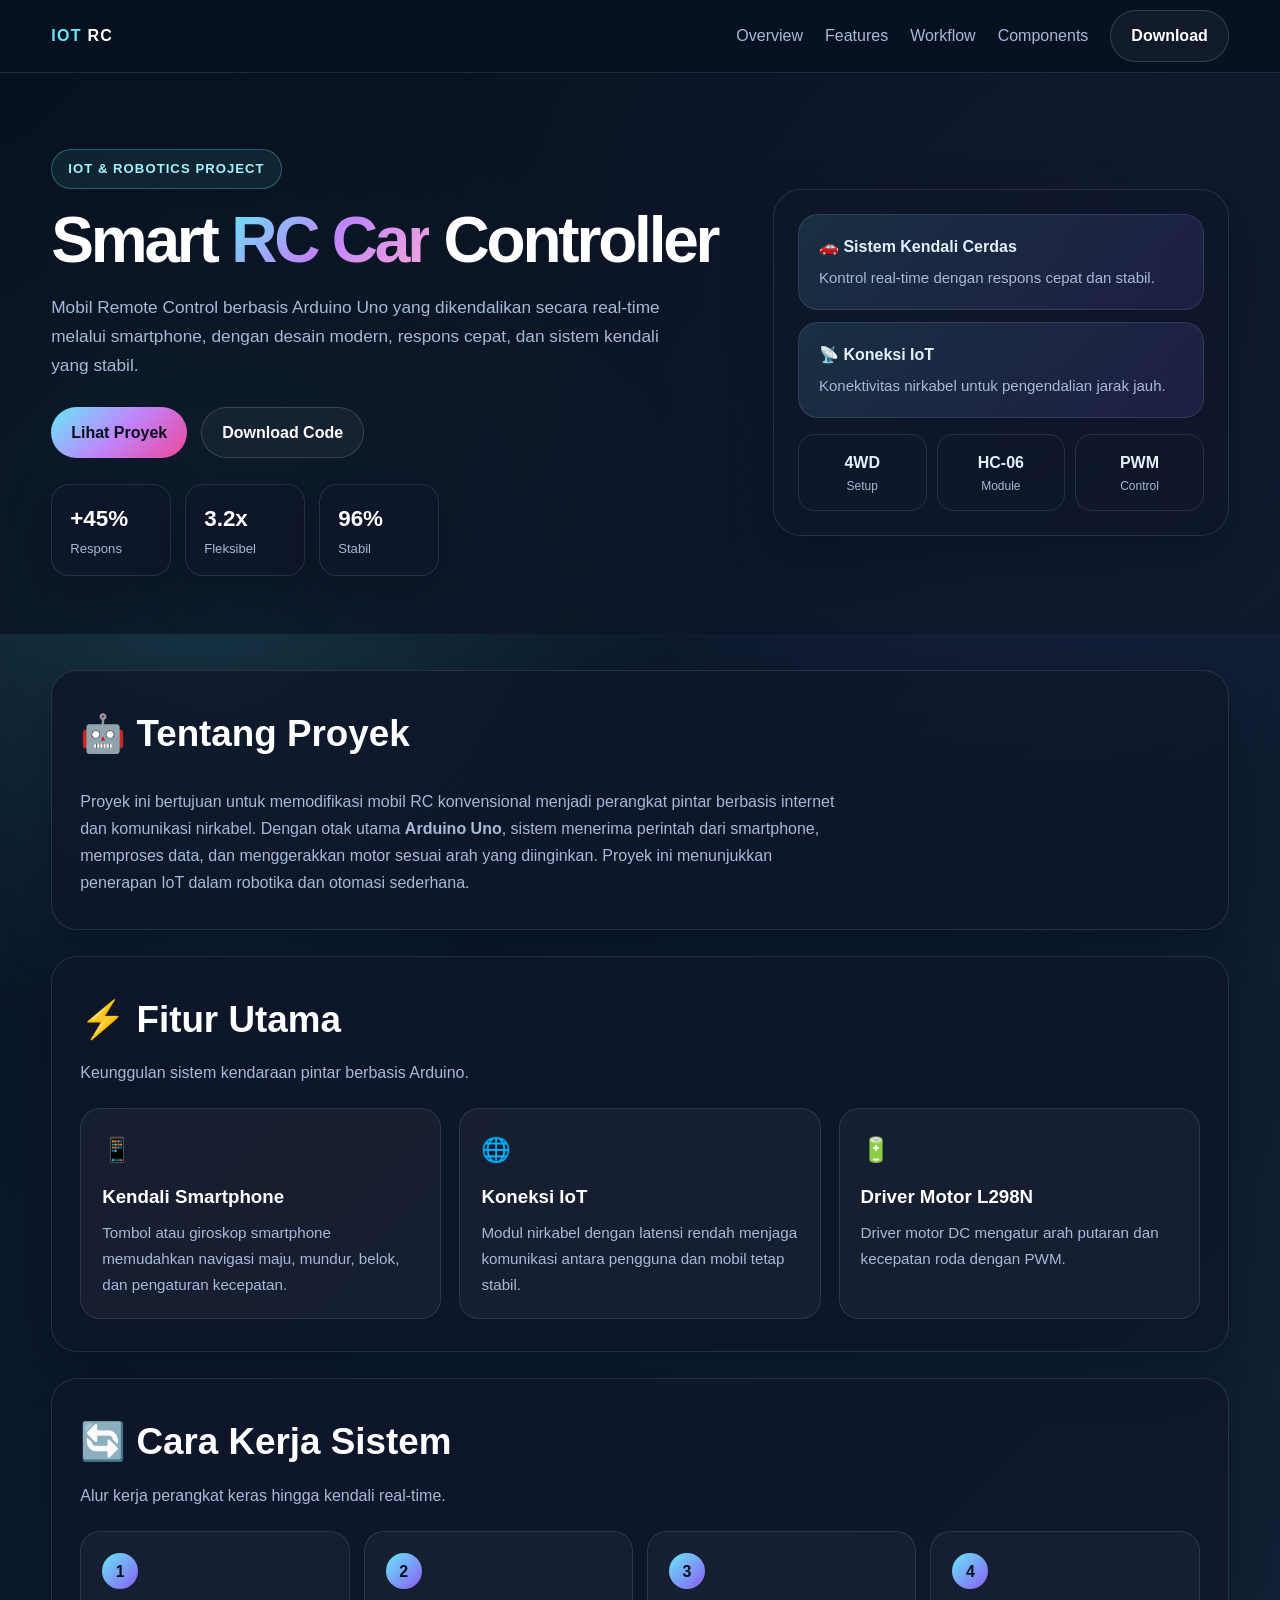
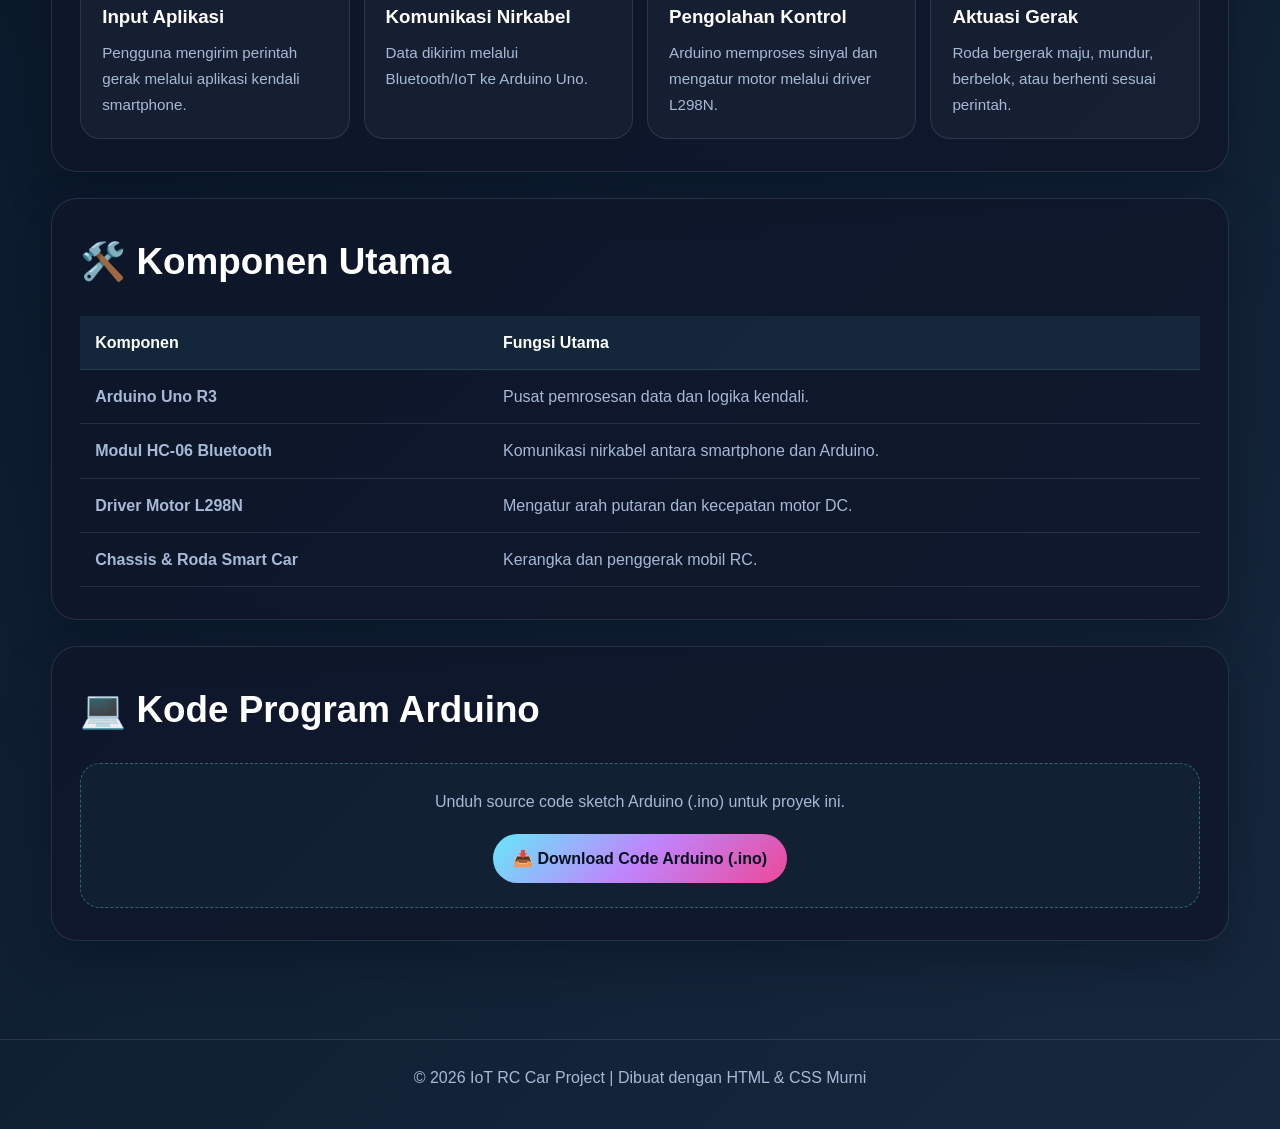
==== tugas/index.html @ f9cd2a93 "Remove physical and schematic image gallery from website pages" ====
<!DOCTYPE html>
<html lang="id">
<head>
    <meta charset="UTF-8" />
    <meta name="viewport" content="width=device-width, initial-scale=1.0" />
    <meta name="description" content="Proyek Smart RC Car Controller berbasis Arduino Uno yang dikendalikan melalui smartphone dengan konsep IoT dan robotika." />
    <title>Smart RC Car Controller | Proyek IoT</title>
    <style>
        :root { --bg-1:#07111f; --bg-2:#0c1b2d; --bg-3:#17283d; --panel:rgba(15,23,42,.82); --text:#e5eefb; --muted:#a7b9d6; --primary:#67e8f9; --purple:#8b5cf6; --pink:#ec4899; --white:#fff; --line:rgba(148,163,184,.18); --shadow:0 18px 45px rgba(2,12,27,.35); }
        * { box-sizing:border-box; margin:0; padding:0; }
        html { scroll-behavior:smooth; }
        body { font-family:'Segoe UI',Tahoma,Geneva,Verdana,sans-serif; background:radial-gradient(circle at 15% 20%,rgba(103,232,249,.16),transparent 20%),radial-gradient(circle at 80% 10%,rgba(139,92,246,.15),transparent 22%),linear-gradient(135deg,var(--bg-1),var(--bg-2) 45%,var(--bg-3)); color:var(--text); line-height:1.7; }
        a { color:inherit; text-decoration:none; }
        .container { width:min(1180px,92%); margin:0 auto; }
        .topbar { position:sticky; top:0; z-index:5; background:rgba(7,17,31,.88); border-bottom:1px solid var(--line); }
        .nav { min-height:72px; display:flex; justify-content:space-between; align-items:center; gap:20px; }
        .brand { color:var(--white); font-weight:800; letter-spacing:.08em; text-transform:uppercase; }
        .brand span { color:var(--primary); }
        .nav-links { display:flex; align-items:center; gap:22px; flex-wrap:wrap; color:var(--muted); }
        .nav-links a:hover { color:var(--white); }
        .nav-btn,.btn { display:inline-flex; align-items:center; justify-content:center; border-radius:999px; padding:11px 20px; font-weight:700; }
        .nav-btn,.btn-secondary { border:1px solid rgba(255,255,255,.16); background:rgba(255,255,255,.04); color:var(--white); }
        .hero { padding:76px 0 58px; background:linear-gradient(135deg,rgba(7,17,31,.8),rgba(15,23,42,.65)); }
        .hero-grid { display:grid; grid-template-columns:1.2fr .8fr; align-items:center; gap:38px; }
        .eyebrow { display:inline-block; margin-bottom:18px; padding:8px 16px; border:1px solid rgba(103,232,249,.3); border-radius:999px; color:#a5f3fc; background:rgba(103,232,249,.08); font-size:.82rem; font-weight:700; letter-spacing:.08em; text-transform:uppercase; }
        h1 { margin-bottom:18px; color:var(--white); font-size:clamp(2.7rem,5vw,5.2rem); line-height:1.05; letter-spacing:-.05em; }
        .gradient-text { background:linear-gradient(135deg,var(--primary),#c084fc,#f9a8d4); -webkit-background-clip:text; background-clip:text; color:transparent; }
        .lead { max-width:640px; margin-bottom:26px; color:var(--muted); font-size:1.08rem; }
        .cta-row,.stats-row { display:flex; flex-wrap:wrap; gap:14px; }
        .cta-row { margin-bottom:26px; }
        .btn-primary { color:#07111f; background:linear-gradient(135deg,var(--primary),#c084fc,var(--pink)); }
        .stat-box,.hero-panel,.section { border:1px solid var(--line); background:var(--panel); box-shadow:var(--shadow); }
        .stat-box { min-width:120px; padding:15px 18px; border-radius:18px; }
        .stat-box strong,.stat-box span { display:block; }
        .stat-box strong { color:var(--white); font-size:1.4rem; }
        .stat-box span { color:var(--muted); font-size:.82rem; }
        .hero-panel { padding:24px; border-radius:28px; }
        .mini-card { margin-bottom:12px; padding:18px 20px; border:1px solid var(--line); border-radius:20px; background:linear-gradient(135deg,rgba(103,232,249,.12),rgba(139,92,246,.12)); }
        .mini-card strong { display:block; margin-bottom:5px; }
        .mini-card p { color:var(--muted); font-size:.94rem; }
        .card-grid { display:grid; grid-template-columns:repeat(3,1fr); gap:10px; margin-top:16px; }
        .mini-stat { padding:14px 8px; border:1px solid var(--line); border-radius:16px; text-align:center; }
        .mini-stat strong,.mini-stat span { display:block; }
        .mini-stat span { color:var(--muted); font-size:.75rem; }
        main { padding:36px 0 72px; }
        .section { margin-bottom:26px; padding:32px 28px; border-radius:26px; }
        .section-head { margin-bottom:22px; }
        .section h2 { margin-bottom:8px; color:var(--white); font-size:clamp(1.7rem,3vw,2.3rem); }
        .section-head p,.featured-text { max-width:760px; color:var(--muted); }
        .feature-grid { display:grid; grid-template-columns:repeat(3,minmax(0,1fr)); gap:18px; }
        .feature-card,.process-card { padding:21px; border:1px solid var(--line); border-radius:20px; background:rgba(255,255,255,.035); }
        .feature-icon { margin-bottom:10px; font-size:1.5rem; }
        .feature-card h3,.process-card h3 { margin-bottom:7px; color:var(--white); }
        .feature-card p,.process-card p { color:var(--muted); font-size:.95rem; }
        .process-grid { display:grid; grid-template-columns:repeat(4,minmax(0,1fr)); gap:14px; }
        .step-num { display:inline-flex; width:36px; height:36px; align-items:center; justify-content:center; margin-bottom:12px; border-radius:50%; color:#07111f; background:linear-gradient(135deg,var(--primary),var(--purple)); font-weight:800; }
        table { width:100%; margin-top:14px; border-collapse:collapse; }
        th,td { padding:13px 15px; border-bottom:1px solid var(--line); text-align:left; }
        th { color:var(--white); background:rgba(103,232,249,.07); }
        td { color:var(--muted); }
        .download-box { padding:24px; border:1px dashed rgba(103,232,249,.35); border-radius:20px; text-align:center; background:rgba(103,232,249,.04); }
        .download-box p { margin-bottom:18px; color:var(--muted); }
        footer { padding:24px 0 38px; border-top:1px solid var(--line); color:var(--muted); text-align:center; }
        @media(max-width:900px) { .hero-grid { grid-template-columns:1fr; } .feature-grid,.process-grid { grid-template-columns:repeat(2,minmax(0,1fr)); } }
        @media(max-width:600px) { .nav { padding:12px 0; flex-direction:column; } .nav-links { justify-content:center; gap:12px; font-size:.9rem; } .hero { padding-top:50px; } .section { padding:24px 18px; } .feature-grid,.process-grid { grid-template-columns:1fr; } }
    </style>
</head>
<body>
    <div class="topbar"><div class="container nav">
        <div class="brand"><span>IoT</span> RC</div>
        <nav class="nav-links" aria-label="Navigasi utama">
            <a href="#overview">Overview</a><a href="#features">Features</a><a href="#process">Workflow</a><a href="#components">Components</a><a href="#download" class="nav-btn">Download</a>
        </nav>
    </div></div>
    <header class="hero"><div class="container hero-grid">
        <div>
            <div class="eyebrow">IoT &amp; Robotics Project</div>
            <h1>Smart <span class="gradient-text">RC Car</span> Controller</h1>
            <p class="lead">Mobil Remote Control berbasis Arduino Uno yang dikendalikan secara real-time melalui smartphone, dengan desain modern, respons cepat, dan sistem kendali yang stabil.</p>
            <div class="cta-row"><a href="#overview" class="btn btn-primary">Lihat Proyek</a><a href="../source/rc_car_program.ino" download="rc_car_program.ino" class="btn btn-secondary">Download Code</a></div>
            <div class="stats-row"><div class="stat-box"><strong>+45%</strong><span>Respons</span></div><div class="stat-box"><strong>3.2x</strong><span>Fleksibel</span></div><div class="stat-box"><strong>96%</strong><span>Stabil</span></div></div>
        </div>
        <aside class="hero-panel" aria-label="Ringkasan proyek">
            <div class="mini-card"><strong>🚗 Sistem Kendali Cerdas</strong><p>Kontrol real-time dengan respons cepat dan stabil.</p></div>
            <div class="mini-card"><strong>📡 Koneksi IoT</strong><p>Konektivitas nirkabel untuk pengendalian jarak jauh.</p></div>
            <div class="card-grid"><div class="mini-stat"><strong>4WD</strong><span>Setup</span></div><div class="mini-stat"><strong>HC-06</strong><span>Module</span></div><div class="mini-stat"><strong>PWM</strong><span>Control</span></div></div>
        </aside>
    </div></header>
    <main class="container">
        <section id="overview" class="section"><div class="section-head"><h2>🤖 Tentang Proyek</h2></div><p class="featured-text">Proyek ini bertujuan untuk memodifikasi mobil RC konvensional menjadi perangkat pintar berbasis internet dan komunikasi nirkabel. Dengan otak utama <strong>Arduino Uno</strong>, sistem menerima perintah dari smartphone, memproses data, dan menggerakkan motor sesuai arah yang diinginkan. Proyek ini menunjukkan penerapan IoT dalam robotika dan otomasi sederhana.</p></section>
        <section id="features" class="section"><div class="section-head"><h2>⚡ Fitur Utama</h2><p>Keunggulan sistem kendaraan pintar berbasis Arduino.</p></div><div class="feature-grid">
            <article class="feature-card"><div class="feature-icon">📱</div><h3>Kendali Smartphone</h3><p>Tombol atau giroskop smartphone memudahkan navigasi maju, mundur, belok, dan pengaturan kecepatan.</p></article>
            <article class="feature-card"><div class="feature-icon">🌐</div><h3>Koneksi IoT</h3><p>Modul nirkabel dengan latensi rendah menjaga komunikasi antara pengguna dan mobil tetap stabil.</p></article>
            <article class="feature-card"><div class="feature-icon">🔋</div><h3>Driver Motor L298N</h3><p>Driver motor DC mengatur arah putaran dan kecepatan roda dengan PWM.</p></article>
        </div></section>
        <section id="process" class="section"><div class="section-head"><h2>🔄 Cara Kerja Sistem</h2><p>Alur kerja perangkat keras hingga kendali real-time.</p></div><div class="process-grid">
            <article class="process-card"><span class="step-num">1</span><h3>Input Aplikasi</h3><p>Pengguna mengirim perintah gerak melalui aplikasi kendali smartphone.</p></article>
            <article class="process-card"><span class="step-num">2</span><h3>Komunikasi Nirkabel</h3><p>Data dikirim melalui Bluetooth/IoT ke Arduino Uno.</p></article>
            <article class="process-card"><span class="step-num">3</span><h3>Pengolahan Kontrol</h3><p>Arduino memproses sinyal dan mengatur motor melalui driver L298N.</p></article>
            <article class="process-card"><span class="step-num">4</span><h3>Aktuasi Gerak</h3><p>Roda bergerak maju, mundur, berbelok, atau berhenti sesuai perintah.</p></article>
        </div></section>
        <section id="components" class="section"><div class="section-head"><h2>🛠️ Komponen Utama</h2></div><table><thead><tr><th>Komponen</th><th>Fungsi Utama</th></tr></thead><tbody>
            <tr><td><strong>Arduino Uno R3</strong></td><td>Pusat pemrosesan data dan logika kendali.</td></tr>
            <tr><td><strong>Modul HC-06 Bluetooth</strong></td><td>Komunikasi nirkabel antara smartphone dan Arduino.</td></tr>
            <tr><td><strong>Driver Motor L298N</strong></td><td>Mengatur arah putaran dan kecepatan motor DC.</td></tr>
            <tr><td><strong>Chassis &amp; Roda Smart Car</strong></td><td>Kerangka dan penggerak mobil RC.</td></tr>
        </tbody></table></section>
        <section id="download" class="section"><div class="section-head"><h2>💻 Kode Program Arduino</h2></div><div class="download-box"><p>Unduh source code sketch Arduino (.ino) untuk proyek ini.</p><a href="../source/rc_car_program.ino" download="rc_car_program.ino" class="btn btn-primary">📥 Download Code Arduino (.ino)</a></div></section>
    </main>
    <footer>© 2026 IoT RC Car Project | Dibuat dengan HTML &amp; CSS Murni</footer>
</body>
</html>
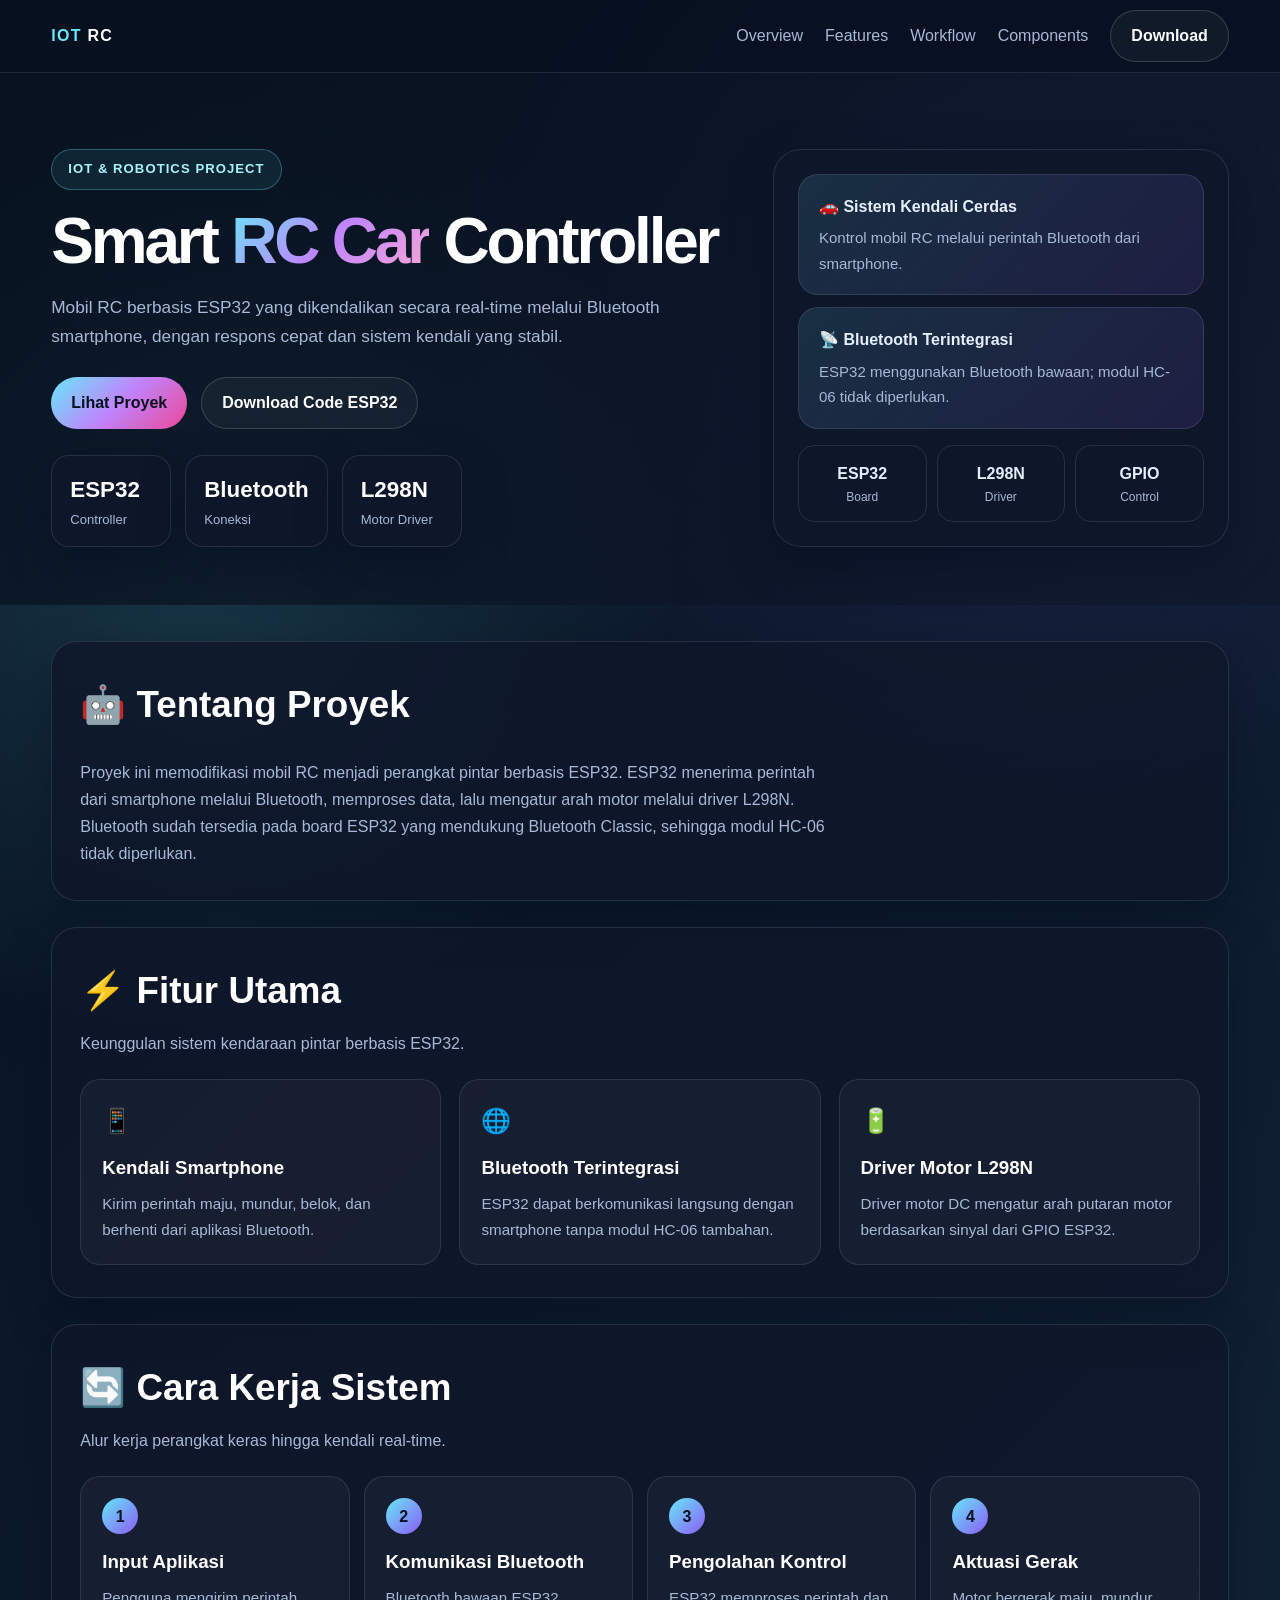
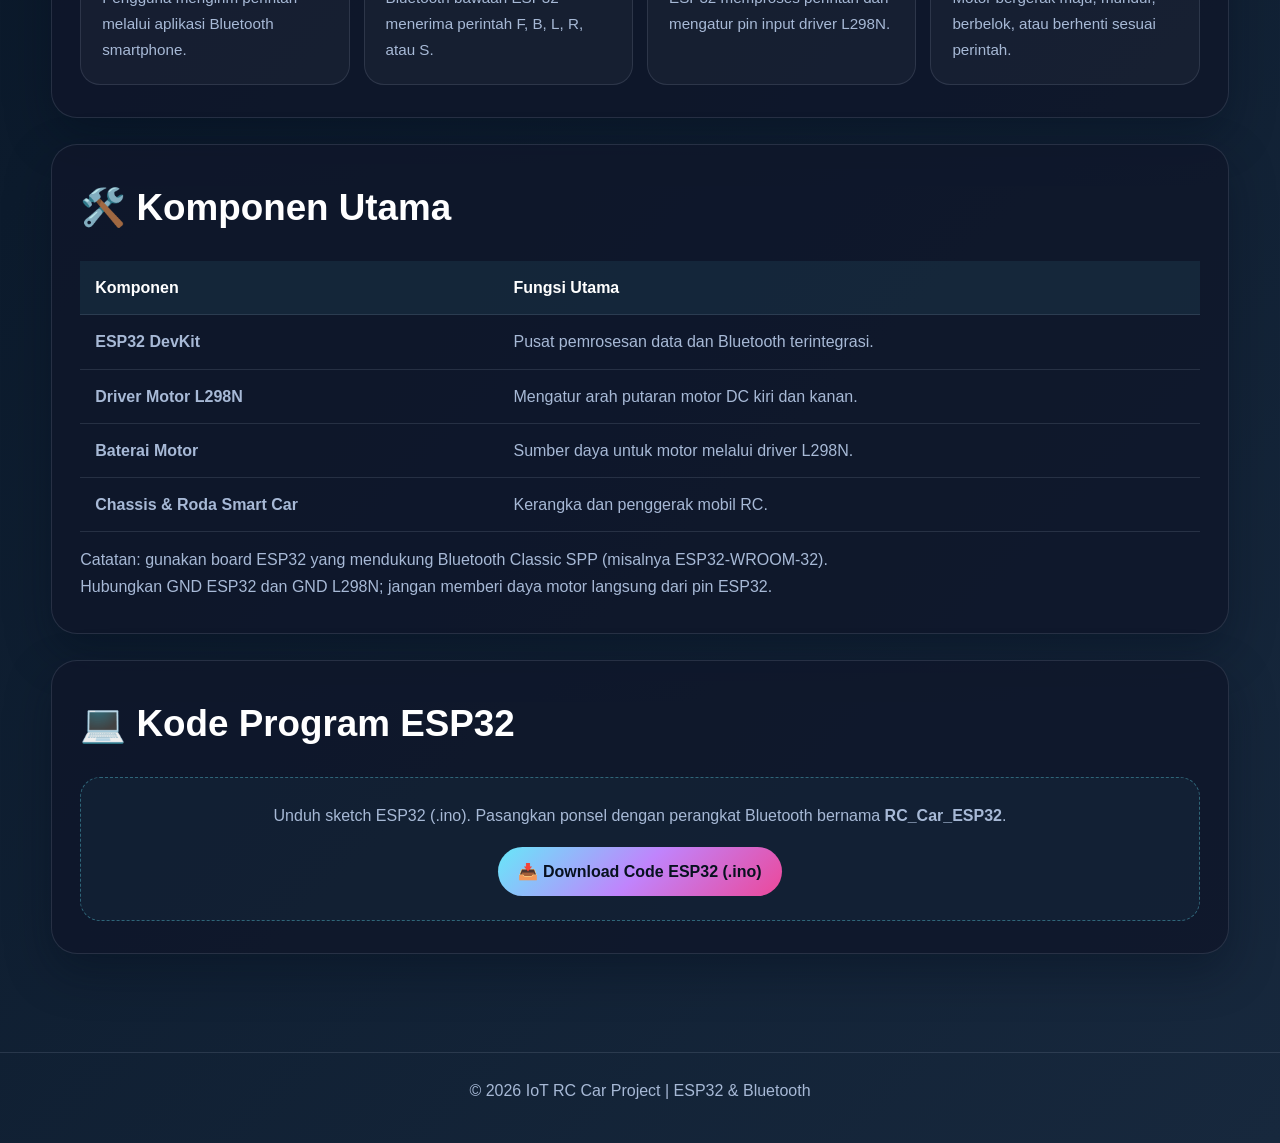
==== commit 000fe4f2: "Convert RC car project from Arduino Uno to ESP32 Bluetooth" ====
--- a/tugas/index.html
+++ b/tugas/index.html
@@ -3,8 +3,8 @@
 <head>
     <meta charset="UTF-8" />
     <meta name="viewport" content="width=device-width, initial-scale=1.0" />
-    <meta name="description" content="Proyek Smart RC Car Controller berbasis Arduino Uno yang dikendalikan melalui smartphone dengan konsep IoT dan robotika." />
-    <title>Smart RC Car Controller | Proyek IoT</title>
+    <meta name="description" content="Proyek Smart RC Car Controller berbasis ESP32 dan Bluetooth untuk kendali mobil RC melalui smartphone." />
+    <title>Smart RC Car Controller | ESP32</title>
     <style>
         :root { --bg-1:#07111f; --bg-2:#0c1b2d; --bg-3:#17283d; --panel:rgba(15,23,42,.82); --text:#e5eefb; --muted:#a7b9d6; --primary:#67e8f9; --purple:#8b5cf6; --pink:#ec4899; --white:#fff; --line:rgba(148,163,184,.18); --shadow:0 18px 45px rgba(2,12,27,.35); }
         * { box-sizing:border-box; margin:0; padding:0; }
@@ -68,45 +68,25 @@
 <body>
     <div class="topbar"><div class="container nav">
         <div class="brand"><span>IoT</span> RC</div>
-        <nav class="nav-links" aria-label="Navigasi utama">
-            <a href="#overview">Overview</a><a href="#features">Features</a><a href="#process">Workflow</a><a href="#components">Components</a><a href="#download" class="nav-btn">Download</a>
-        </nav>
+        <nav class="nav-links" aria-label="Navigasi utama"><a href="#overview">Overview</a><a href="#features">Features</a><a href="#process">Workflow</a><a href="#components">Components</a><a href="#download" class="nav-btn">Download</a></nav>
     </div></div>
     <header class="hero"><div class="container hero-grid">
         <div>
             <div class="eyebrow">IoT &amp; Robotics Project</div>
             <h1>Smart <span class="gradient-text">RC Car</span> Controller</h1>
-            <p class="lead">Mobil Remote Control berbasis Arduino Uno yang dikendalikan secara real-time melalui smartphone, dengan desain modern, respons cepat, dan sistem kendali yang stabil.</p>
-            <div class="cta-row"><a href="#overview" class="btn btn-primary">Lihat Proyek</a><a href="../source/rc_car_program.ino" download="rc_car_program.ino" class="btn btn-secondary">Download Code</a></div>
-            <div class="stats-row"><div class="stat-box"><strong>+45%</strong><span>Respons</span></div><div class="stat-box"><strong>3.2x</strong><span>Fleksibel</span></div><div class="stat-box"><strong>96%</strong><span>Stabil</span></div></div>
+            <p class="lead">Mobil RC berbasis ESP32 yang dikendalikan secara real-time melalui Bluetooth smartphone, dengan respons cepat dan sistem kendali yang stabil.</p>
+            <div class="cta-row"><a href="#overview" class="btn btn-primary">Lihat Proyek</a><a href="../source/rc_car_program.ino" download="rc_car_esp32.ino" class="btn btn-secondary">Download Code ESP32</a></div>
+            <div class="stats-row"><div class="stat-box"><strong>ESP32</strong><span>Controller</span></div><div class="stat-box"><strong>Bluetooth</strong><span>Koneksi</span></div><div class="stat-box"><strong>L298N</strong><span>Motor Driver</span></div></div>
         </div>
-        <aside class="hero-panel" aria-label="Ringkasan proyek">
-            <div class="mini-card"><strong>🚗 Sistem Kendali Cerdas</strong><p>Kontrol real-time dengan respons cepat dan stabil.</p></div>
-            <div class="mini-card"><strong>📡 Koneksi IoT</strong><p>Konektivitas nirkabel untuk pengendalian jarak jauh.</p></div>
-            <div class="card-grid"><div class="mini-stat"><strong>4WD</strong><span>Setup</span></div><div class="mini-stat"><strong>HC-06</strong><span>Module</span></div><div class="mini-stat"><strong>PWM</strong><span>Control</span></div></div>
-        </aside>
+        <aside class="hero-panel" aria-label="Ringkasan proyek"><div class="mini-card"><strong>🚗 Sistem Kendali Cerdas</strong><p>Kontrol mobil RC melalui perintah Bluetooth dari smartphone.</p></div><div class="mini-card"><strong>📡 Bluetooth Terintegrasi</strong><p>ESP32 menggunakan Bluetooth bawaan; modul HC-06 tidak diperlukan.</p></div><div class="card-grid"><div class="mini-stat"><strong>ESP32</strong><span>Board</span></div><div class="mini-stat"><strong>L298N</strong><span>Driver</span></div><div class="mini-stat"><strong>GPIO</strong><span>Control</span></div></div></aside>
     </div></header>
     <main class="container">
-        <section id="overview" class="section"><div class="section-head"><h2>🤖 Tentang Proyek</h2></div><p class="featured-text">Proyek ini bertujuan untuk memodifikasi mobil RC konvensional menjadi perangkat pintar berbasis internet dan komunikasi nirkabel. Dengan otak utama <strong>Arduino Uno</strong>, sistem menerima perintah dari smartphone, memproses data, dan menggerakkan motor sesuai arah yang diinginkan. Proyek ini menunjukkan penerapan IoT dalam robotika dan otomasi sederhana.</p></section>
-        <section id="features" class="section"><div class="section-head"><h2>⚡ Fitur Utama</h2><p>Keunggulan sistem kendaraan pintar berbasis Arduino.</p></div><div class="feature-grid">
-            <article class="feature-card"><div class="feature-icon">📱</div><h3>Kendali Smartphone</h3><p>Tombol atau giroskop smartphone memudahkan navigasi maju, mundur, belok, dan pengaturan kecepatan.</p></article>
-            <article class="feature-card"><div class="feature-icon">🌐</div><h3>Koneksi IoT</h3><p>Modul nirkabel dengan latensi rendah menjaga komunikasi antara pengguna dan mobil tetap stabil.</p></article>
-            <article class="feature-card"><div class="feature-icon">🔋</div><h3>Driver Motor L298N</h3><p>Driver motor DC mengatur arah putaran dan kecepatan roda dengan PWM.</p></article>
-        </div></section>
-        <section id="process" class="section"><div class="section-head"><h2>🔄 Cara Kerja Sistem</h2><p>Alur kerja perangkat keras hingga kendali real-time.</p></div><div class="process-grid">
-            <article class="process-card"><span class="step-num">1</span><h3>Input Aplikasi</h3><p>Pengguna mengirim perintah gerak melalui aplikasi kendali smartphone.</p></article>
-            <article class="process-card"><span class="step-num">2</span><h3>Komunikasi Nirkabel</h3><p>Data dikirim melalui Bluetooth/IoT ke Arduino Uno.</p></article>
-            <article class="process-card"><span class="step-num">3</span><h3>Pengolahan Kontrol</h3><p>Arduino memproses sinyal dan mengatur motor melalui driver L298N.</p></article>
-            <article class="process-card"><span class="step-num">4</span><h3>Aktuasi Gerak</h3><p>Roda bergerak maju, mundur, berbelok, atau berhenti sesuai perintah.</p></article>
-        </div></section>
-        <section id="components" class="section"><div class="section-head"><h2>🛠️ Komponen Utama</h2></div><table><thead><tr><th>Komponen</th><th>Fungsi Utama</th></tr></thead><tbody>
-            <tr><td><strong>Arduino Uno R3</strong></td><td>Pusat pemrosesan data dan logika kendali.</td></tr>
-            <tr><td><strong>Modul HC-06 Bluetooth</strong></td><td>Komunikasi nirkabel antara smartphone dan Arduino.</td></tr>
-            <tr><td><strong>Driver Motor L298N</strong></td><td>Mengatur arah putaran dan kecepatan motor DC.</td></tr>
-            <tr><td><strong>Chassis &amp; Roda Smart Car</strong></td><td>Kerangka dan penggerak mobil RC.</td></tr>
-        </tbody></table></section>
-        <section id="download" class="section"><div class="section-head"><h2>💻 Kode Program Arduino</h2></div><div class="download-box"><p>Unduh source code sketch Arduino (.ino) untuk proyek ini.</p><a href="../source/rc_car_program.ino" download="rc_car_program.ino" class="btn btn-primary">📥 Download Code Arduino (.ino)</a></div></section>
+        <section id="overview" class="section"><div class="section-head"><h2>🤖 Tentang Proyek</h2></div><p class="featured-text">Proyek ini memodifikasi mobil RC menjadi perangkat pintar berbasis ESP32. ESP32 menerima perintah dari smartphone melalui Bluetooth, memproses data, lalu mengatur arah motor melalui driver L298N. Bluetooth sudah tersedia pada board ESP32 yang mendukung Bluetooth Classic, sehingga modul HC-06 tidak diperlukan.</p></section>
+        <section id="features" class="section"><div class="section-head"><h2>⚡ Fitur Utama</h2><p>Keunggulan sistem kendaraan pintar berbasis ESP32.</p></div><div class="feature-grid"><article class="feature-card"><div class="feature-icon">📱</div><h3>Kendali Smartphone</h3><p>Kirim perintah maju, mundur, belok, dan berhenti dari aplikasi Bluetooth.</p></article><article class="feature-card"><div class="feature-icon">🌐</div><h3>Bluetooth Terintegrasi</h3><p>ESP32 dapat berkomunikasi langsung dengan smartphone tanpa modul HC-06 tambahan.</p></article><article class="feature-card"><div class="feature-icon">🔋</div><h3>Driver Motor L298N</h3><p>Driver motor DC mengatur arah putaran motor berdasarkan sinyal dari GPIO ESP32.</p></article></div></section>
+        <section id="process" class="section"><div class="section-head"><h2>🔄 Cara Kerja Sistem</h2><p>Alur kerja perangkat keras hingga kendali real-time.</p></div><div class="process-grid"><article class="process-card"><span class="step-num">1</span><h3>Input Aplikasi</h3><p>Pengguna mengirim perintah melalui aplikasi Bluetooth smartphone.</p></article><article class="process-card"><span class="step-num">2</span><h3>Komunikasi Bluetooth</h3><p>Bluetooth bawaan ESP32 menerima perintah F, B, L, R, atau S.</p></article><article class="process-card"><span class="step-num">3</span><h3>Pengolahan Kontrol</h3><p>ESP32 memproses perintah dan mengatur pin input driver L298N.</p></article><article class="process-card"><span class="step-num">4</span><h3>Aktuasi Gerak</h3><p>Motor bergerak maju, mundur, berbelok, atau berhenti sesuai perintah.</p></article></div></section>
+        <section id="components" class="section"><div class="section-head"><h2>🛠️ Komponen Utama</h2></div><table><thead><tr><th>Komponen</th><th>Fungsi Utama</th></tr></thead><tbody><tr><td><strong>ESP32 DevKit</strong></td><td>Pusat pemrosesan data dan Bluetooth terintegrasi.</td></tr><tr><td><strong>Driver Motor L298N</strong></td><td>Mengatur arah putaran motor DC kiri dan kanan.</td></tr><tr><td><strong>Baterai Motor</strong></td><td>Sumber daya untuk motor melalui driver L298N.</td></tr><tr><td><strong>Chassis &amp; Roda Smart Car</strong></td><td>Kerangka dan penggerak mobil RC.</td></tr></tbody></table><p class="featured-text" style="margin-top:14px">Catatan: gunakan board ESP32 yang mendukung Bluetooth Classic SPP (misalnya ESP32-WROOM-32). Hubungkan GND ESP32 dan GND L298N; jangan memberi daya motor langsung dari pin ESP32.</p></section>
+        <section id="download" class="section"><div class="section-head"><h2>💻 Kode Program ESP32</h2></div><div class="download-box"><p>Unduh sketch ESP32 (.ino). Pasangkan ponsel dengan perangkat Bluetooth bernama <strong>RC_Car_ESP32</strong>.</p><a href="../source/rc_car_program.ino" download="rc_car_esp32.ino" class="btn btn-primary">📥 Download Code ESP32 (.ino)</a></div></section>
     </main>
-    <footer>© 2026 IoT RC Car Project | Dibuat dengan HTML &amp; CSS Murni</footer>
+    <footer>© 2026 IoT RC Car Project | ESP32 &amp; Bluetooth</footer>
 </body>
 </html>
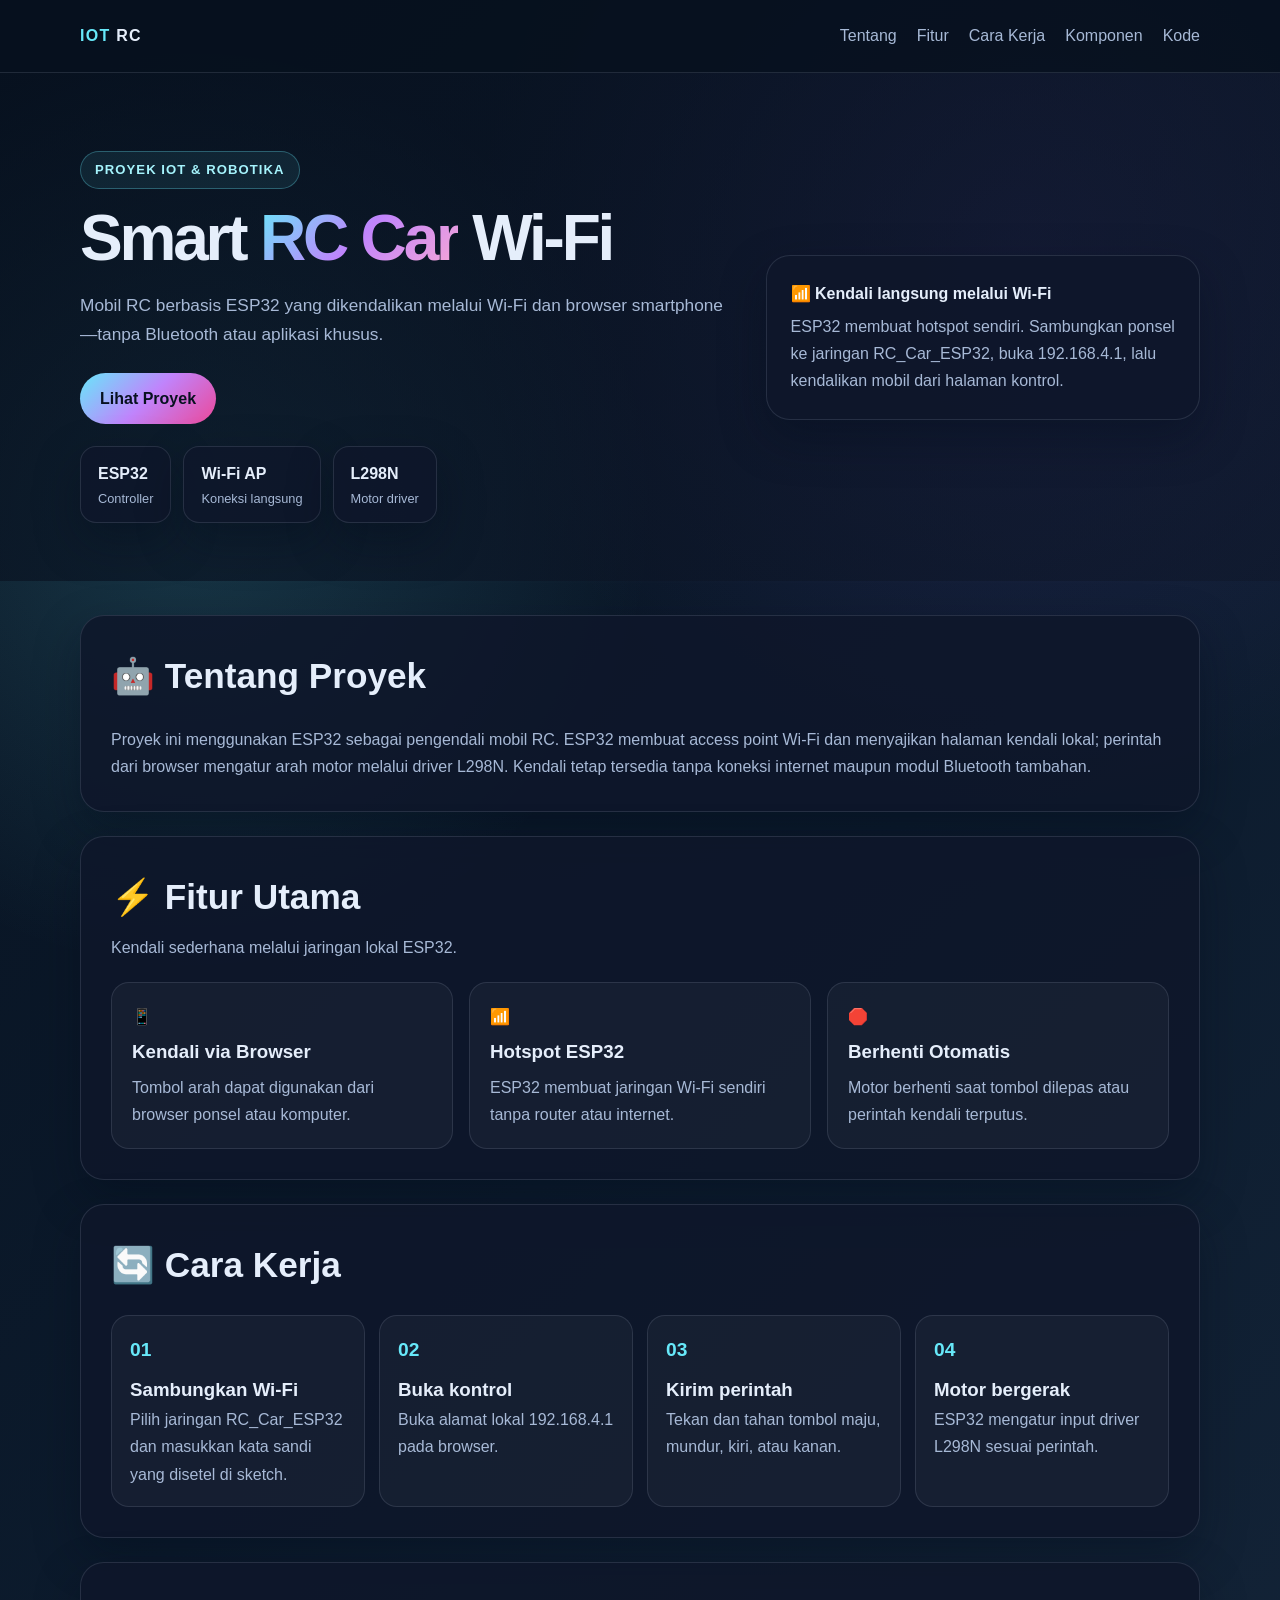
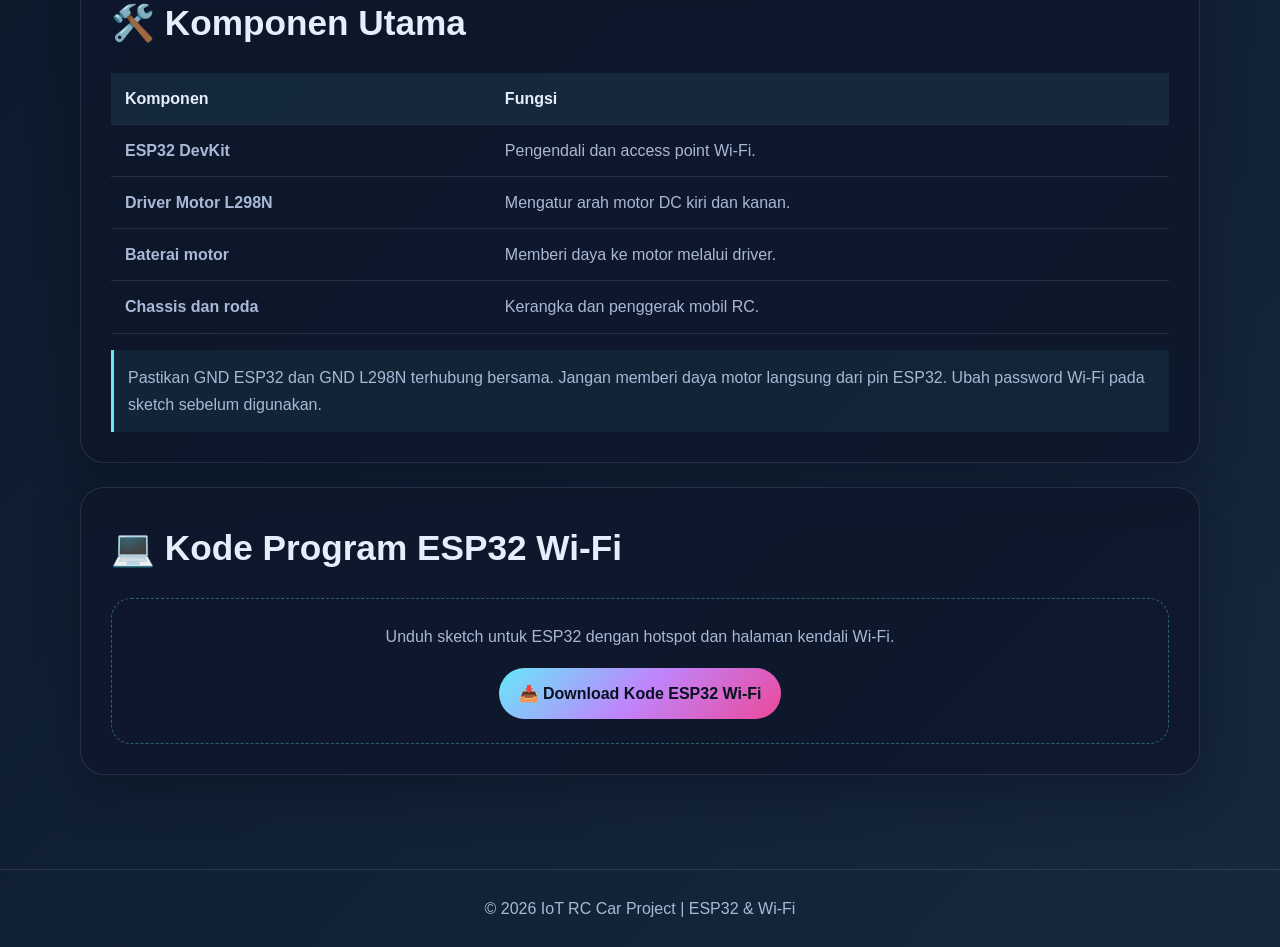
==== commit bf896d9b: "Switch RC car controls from Bluetooth to ESP32 Wi-Fi" ====
--- a/tugas/index.html
+++ b/tugas/index.html
@@ -1,92 +1,25 @@
 <!DOCTYPE html>
 <html lang="id">
 <head>
-    <meta charset="UTF-8" />
-    <meta name="viewport" content="width=device-width, initial-scale=1.0" />
-    <meta name="description" content="Proyek Smart RC Car Controller berbasis ESP32 dan Bluetooth untuk kendali mobil RC melalui smartphone." />
-    <title>Smart RC Car Controller | ESP32</title>
-    <style>
-        :root { --bg-1:#07111f; --bg-2:#0c1b2d; --bg-3:#17283d; --panel:rgba(15,23,42,.82); --text:#e5eefb; --muted:#a7b9d6; --primary:#67e8f9; --purple:#8b5cf6; --pink:#ec4899; --white:#fff; --line:rgba(148,163,184,.18); --shadow:0 18px 45px rgba(2,12,27,.35); }
-        * { box-sizing:border-box; margin:0; padding:0; }
-        html { scroll-behavior:smooth; }
-        body { font-family:'Segoe UI',Tahoma,Geneva,Verdana,sans-serif; background:radial-gradient(circle at 15% 20%,rgba(103,232,249,.16),transparent 20%),radial-gradient(circle at 80% 10%,rgba(139,92,246,.15),transparent 22%),linear-gradient(135deg,var(--bg-1),var(--bg-2) 45%,var(--bg-3)); color:var(--text); line-height:1.7; }
-        a { color:inherit; text-decoration:none; }
-        .container { width:min(1180px,92%); margin:0 auto; }
-        .topbar { position:sticky; top:0; z-index:5; background:rgba(7,17,31,.88); border-bottom:1px solid var(--line); }
-        .nav { min-height:72px; display:flex; justify-content:space-between; align-items:center; gap:20px; }
-        .brand { color:var(--white); font-weight:800; letter-spacing:.08em; text-transform:uppercase; }
-        .brand span { color:var(--primary); }
-        .nav-links { display:flex; align-items:center; gap:22px; flex-wrap:wrap; color:var(--muted); }
-        .nav-links a:hover { color:var(--white); }
-        .nav-btn,.btn { display:inline-flex; align-items:center; justify-content:center; border-radius:999px; padding:11px 20px; font-weight:700; }
-        .nav-btn,.btn-secondary { border:1px solid rgba(255,255,255,.16); background:rgba(255,255,255,.04); color:var(--white); }
-        .hero { padding:76px 0 58px; background:linear-gradient(135deg,rgba(7,17,31,.8),rgba(15,23,42,.65)); }
-        .hero-grid { display:grid; grid-template-columns:1.2fr .8fr; align-items:center; gap:38px; }
-        .eyebrow { display:inline-block; margin-bottom:18px; padding:8px 16px; border:1px solid rgba(103,232,249,.3); border-radius:999px; color:#a5f3fc; background:rgba(103,232,249,.08); font-size:.82rem; font-weight:700; letter-spacing:.08em; text-transform:uppercase; }
-        h1 { margin-bottom:18px; color:var(--white); font-size:clamp(2.7rem,5vw,5.2rem); line-height:1.05; letter-spacing:-.05em; }
-        .gradient-text { background:linear-gradient(135deg,var(--primary),#c084fc,#f9a8d4); -webkit-background-clip:text; background-clip:text; color:transparent; }
-        .lead { max-width:640px; margin-bottom:26px; color:var(--muted); font-size:1.08rem; }
-        .cta-row,.stats-row { display:flex; flex-wrap:wrap; gap:14px; }
-        .cta-row { margin-bottom:26px; }
-        .btn-primary { color:#07111f; background:linear-gradient(135deg,var(--primary),#c084fc,var(--pink)); }
-        .stat-box,.hero-panel,.section { border:1px solid var(--line); background:var(--panel); box-shadow:var(--shadow); }
-        .stat-box { min-width:120px; padding:15px 18px; border-radius:18px; }
-        .stat-box strong,.stat-box span { display:block; }
-        .stat-box strong { color:var(--white); font-size:1.4rem; }
-        .stat-box span { color:var(--muted); font-size:.82rem; }
-        .hero-panel { padding:24px; border-radius:28px; }
-        .mini-card { margin-bottom:12px; padding:18px 20px; border:1px solid var(--line); border-radius:20px; background:linear-gradient(135deg,rgba(103,232,249,.12),rgba(139,92,246,.12)); }
-        .mini-card strong { display:block; margin-bottom:5px; }
-        .mini-card p { color:var(--muted); font-size:.94rem; }
-        .card-grid { display:grid; grid-template-columns:repeat(3,1fr); gap:10px; margin-top:16px; }
-        .mini-stat { padding:14px 8px; border:1px solid var(--line); border-radius:16px; text-align:center; }
-        .mini-stat strong,.mini-stat span { display:block; }
-        .mini-stat span { color:var(--muted); font-size:.75rem; }
-        main { padding:36px 0 72px; }
-        .section { margin-bottom:26px; padding:32px 28px; border-radius:26px; }
-        .section-head { margin-bottom:22px; }
-        .section h2 { margin-bottom:8px; color:var(--white); font-size:clamp(1.7rem,3vw,2.3rem); }
-        .section-head p,.featured-text { max-width:760px; color:var(--muted); }
-        .feature-grid { display:grid; grid-template-columns:repeat(3,minmax(0,1fr)); gap:18px; }
-        .feature-card,.process-card { padding:21px; border:1px solid var(--line); border-radius:20px; background:rgba(255,255,255,.035); }
-        .feature-icon { margin-bottom:10px; font-size:1.5rem; }
-        .feature-card h3,.process-card h3 { margin-bottom:7px; color:var(--white); }
-        .feature-card p,.process-card p { color:var(--muted); font-size:.95rem; }
-        .process-grid { display:grid; grid-template-columns:repeat(4,minmax(0,1fr)); gap:14px; }
-        .step-num { display:inline-flex; width:36px; height:36px; align-items:center; justify-content:center; margin-bottom:12px; border-radius:50%; color:#07111f; background:linear-gradient(135deg,var(--primary),var(--purple)); font-weight:800; }
-        table { width:100%; margin-top:14px; border-collapse:collapse; }
-        th,td { padding:13px 15px; border-bottom:1px solid var(--line); text-align:left; }
-        th { color:var(--white); background:rgba(103,232,249,.07); }
-        td { color:var(--muted); }
-        .download-box { padding:24px; border:1px dashed rgba(103,232,249,.35); border-radius:20px; text-align:center; background:rgba(103,232,249,.04); }
-        .download-box p { margin-bottom:18px; color:var(--muted); }
-        footer { padding:24px 0 38px; border-top:1px solid var(--line); color:var(--muted); text-align:center; }
-        @media(max-width:900px) { .hero-grid { grid-template-columns:1fr; } .feature-grid,.process-grid { grid-template-columns:repeat(2,minmax(0,1fr)); } }
-        @media(max-width:600px) { .nav { padding:12px 0; flex-direction:column; } .nav-links { justify-content:center; gap:12px; font-size:.9rem; } .hero { padding-top:50px; } .section { padding:24px 18px; } .feature-grid,.process-grid { grid-template-columns:1fr; } }
-    </style>
+  <meta charset="UTF-8" />
+  <meta name="viewport" content="width=device-width, initial-scale=1.0" />
+  <meta name="description" content="Proyek Smart RC Car Controller berbasis ESP32 dan Wi-Fi untuk kendali mobil RC melalui browser smartphone." />
+  <title>Smart RC Car Controller | ESP32 Wi-Fi</title>
+  <style>
+    :root{--bg:#07111f;--panel:rgba(15,23,42,.86);--text:#e5eefb;--muted:#a7b9d6;--cyan:#67e8f9;--purple:#8b5cf6;--pink:#ec4899;--line:rgba(148,163,184,.18);--shadow:0 18px 45px rgba(2,12,27,.35)}
+    *{box-sizing:border-box;margin:0;padding:0}html{scroll-behavior:smooth}body{font-family:'Segoe UI',Tahoma,Geneva,Verdana,sans-serif;background:radial-gradient(circle at 15% 20%,rgba(103,232,249,.16),transparent 20%),radial-gradient(circle at 80% 10%,rgba(139,92,246,.15),transparent 22%),linear-gradient(135deg,#07111f,#0c1b2d 45%,#17283d);color:var(--text);line-height:1.7}a{color:inherit;text-decoration:none}.container{width:min(1120px,92%);margin:auto}.topbar{position:sticky;top:0;z-index:5;background:rgba(7,17,31,.9);border-bottom:1px solid var(--line)}.nav{min-height:72px;display:flex;justify-content:space-between;align-items:center;gap:18px}.brand{font-weight:800;letter-spacing:.08em;text-transform:uppercase}.brand span{color:var(--cyan)}.links{display:flex;gap:20px;align-items:center;flex-wrap:wrap;color:var(--muted)}.links a:hover{color:#fff}.hero{padding:78px 0 58px;background:linear-gradient(135deg,rgba(7,17,31,.75),rgba(15,23,42,.55))}.hero-grid{display:grid;grid-template-columns:1.2fr .8fr;align-items:center;gap:34px}.eyebrow{display:inline-block;margin-bottom:16px;padding:7px 14px;border:1px solid rgba(103,232,249,.3);border-radius:999px;color:#a5f3fc;background:rgba(103,232,249,.08);font-size:.82rem;font-weight:700;text-transform:uppercase;letter-spacing:.08em}h1{font-size:clamp(2.6rem,5vw,5rem);line-height:1.05;letter-spacing:-.05em;margin-bottom:18px}.gradient{background:linear-gradient(135deg,var(--cyan),#c084fc,#f9a8d4);background-clip:text;color:transparent}.lead{max-width:660px;color:var(--muted);font-size:1.08rem;margin-bottom:24px}.button{display:inline-flex;padding:12px 20px;border-radius:999px;font-weight:700;background:linear-gradient(135deg,var(--cyan),#c084fc,var(--pink));color:#07111f}.panel,.section,.stat{border:1px solid var(--line);background:var(--panel);box-shadow:var(--shadow)}.panel{padding:24px;border-radius:24px}.panel p,.section-head p,.body-copy,.card p{color:var(--muted)}.panel strong{display:block;margin-bottom:6px}.stat-row{display:flex;gap:12px;flex-wrap:wrap;margin-top:22px}.stat{padding:13px 17px;border-radius:16px}.stat strong,.stat span{display:block}.stat span{font-size:.8rem;color:var(--muted)}main{padding:34px 0 70px}.section{padding:30px;margin-bottom:24px;border-radius:24px}.section h2{margin-bottom:8px;font-size:clamp(1.7rem,3vw,2.2rem)}.section-head{margin-bottom:20px}.grid{display:grid;grid-template-columns:repeat(3,1fr);gap:16px}.card{padding:20px;border:1px solid var(--line);border-radius:18px;background:rgba(255,255,255,.035)}.card h3{margin:6px 0}.steps{display:grid;grid-template-columns:repeat(4,1fr);gap:14px}.step{padding:18px;border:1px solid var(--line);border-radius:18px;background:rgba(255,255,255,.035)}.step b{display:block;color:var(--cyan);font-size:1.2rem;margin-bottom:8px}table{width:100%;border-collapse:collapse;margin-top:12px}th,td{text-align:left;padding:12px 14px;border-bottom:1px solid var(--line)}th{background:rgba(103,232,249,.08)}td{color:var(--muted)}.notice{margin-top:16px;padding:14px;border-left:3px solid var(--cyan);background:rgba(103,232,249,.06);color:var(--muted)}.download{text-align:center;padding:24px;border:1px dashed rgba(103,232,249,.35);border-radius:20px}.download p{color:var(--muted);margin-bottom:18px}footer{text-align:center;padding:25px;border-top:1px solid var(--line);color:var(--muted)}
+    @media(max-width:850px){.hero-grid{grid-template-columns:1fr}.grid,.steps{grid-template-columns:repeat(2,1fr)}}@media(max-width:600px){.nav{padding:12px 0;flex-direction:column}.links{justify-content:center;gap:12px;font-size:.9rem}.hero{padding-top:48px}.section{padding:22px 18px}.grid,.steps{grid-template-columns:1fr}}
+  </style>
 </head>
 <body>
-    <div class="topbar"><div class="container nav">
-        <div class="brand"><span>IoT</span> RC</div>
-        <nav class="nav-links" aria-label="Navigasi utama"><a href="#overview">Overview</a><a href="#features">Features</a><a href="#process">Workflow</a><a href="#components">Components</a><a href="#download" class="nav-btn">Download</a></nav>
-    </div></div>
-    <header class="hero"><div class="container hero-grid">
-        <div>
-            <div class="eyebrow">IoT &amp; Robotics Project</div>
-            <h1>Smart <span class="gradient-text">RC Car</span> Controller</h1>
-            <p class="lead">Mobil RC berbasis ESP32 yang dikendalikan secara real-time melalui Bluetooth smartphone, dengan respons cepat dan sistem kendali yang stabil.</p>
-            <div class="cta-row"><a href="#overview" class="btn btn-primary">Lihat Proyek</a><a href="../source/rc_car_program.ino" download="rc_car_esp32.ino" class="btn btn-secondary">Download Code ESP32</a></div>
-            <div class="stats-row"><div class="stat-box"><strong>ESP32</strong><span>Controller</span></div><div class="stat-box"><strong>Bluetooth</strong><span>Koneksi</span></div><div class="stat-box"><strong>L298N</strong><span>Motor Driver</span></div></div>
-        </div>
-        <aside class="hero-panel" aria-label="Ringkasan proyek"><div class="mini-card"><strong>🚗 Sistem Kendali Cerdas</strong><p>Kontrol mobil RC melalui perintah Bluetooth dari smartphone.</p></div><div class="mini-card"><strong>📡 Bluetooth Terintegrasi</strong><p>ESP32 menggunakan Bluetooth bawaan; modul HC-06 tidak diperlukan.</p></div><div class="card-grid"><div class="mini-stat"><strong>ESP32</strong><span>Board</span></div><div class="mini-stat"><strong>L298N</strong><span>Driver</span></div><div class="mini-stat"><strong>GPIO</strong><span>Control</span></div></div></aside>
-    </div></header>
-    <main class="container">
-        <section id="overview" class="section"><div class="section-head"><h2>🤖 Tentang Proyek</h2></div><p class="featured-text">Proyek ini memodifikasi mobil RC menjadi perangkat pintar berbasis ESP32. ESP32 menerima perintah dari smartphone melalui Bluetooth, memproses data, lalu mengatur arah motor melalui driver L298N. Bluetooth sudah tersedia pada board ESP32 yang mendukung Bluetooth Classic, sehingga modul HC-06 tidak diperlukan.</p></section>
-        <section id="features" class="section"><div class="section-head"><h2>⚡ Fitur Utama</h2><p>Keunggulan sistem kendaraan pintar berbasis ESP32.</p></div><div class="feature-grid"><article class="feature-card"><div class="feature-icon">📱</div><h3>Kendali Smartphone</h3><p>Kirim perintah maju, mundur, belok, dan berhenti dari aplikasi Bluetooth.</p></article><article class="feature-card"><div class="feature-icon">🌐</div><h3>Bluetooth Terintegrasi</h3><p>ESP32 dapat berkomunikasi langsung dengan smartphone tanpa modul HC-06 tambahan.</p></article><article class="feature-card"><div class="feature-icon">🔋</div><h3>Driver Motor L298N</h3><p>Driver motor DC mengatur arah putaran motor berdasarkan sinyal dari GPIO ESP32.</p></article></div></section>
-        <section id="process" class="section"><div class="section-head"><h2>🔄 Cara Kerja Sistem</h2><p>Alur kerja perangkat keras hingga kendali real-time.</p></div><div class="process-grid"><article class="process-card"><span class="step-num">1</span><h3>Input Aplikasi</h3><p>Pengguna mengirim perintah melalui aplikasi Bluetooth smartphone.</p></article><article class="process-card"><span class="step-num">2</span><h3>Komunikasi Bluetooth</h3><p>Bluetooth bawaan ESP32 menerima perintah F, B, L, R, atau S.</p></article><article class="process-card"><span class="step-num">3</span><h3>Pengolahan Kontrol</h3><p>ESP32 memproses perintah dan mengatur pin input driver L298N.</p></article><article class="process-card"><span class="step-num">4</span><h3>Aktuasi Gerak</h3><p>Motor bergerak maju, mundur, berbelok, atau berhenti sesuai perintah.</p></article></div></section>
-        <section id="components" class="section"><div class="section-head"><h2>🛠️ Komponen Utama</h2></div><table><thead><tr><th>Komponen</th><th>Fungsi Utama</th></tr></thead><tbody><tr><td><strong>ESP32 DevKit</strong></td><td>Pusat pemrosesan data dan Bluetooth terintegrasi.</td></tr><tr><td><strong>Driver Motor L298N</strong></td><td>Mengatur arah putaran motor DC kiri dan kanan.</td></tr><tr><td><strong>Baterai Motor</strong></td><td>Sumber daya untuk motor melalui driver L298N.</td></tr><tr><td><strong>Chassis &amp; Roda Smart Car</strong></td><td>Kerangka dan penggerak mobil RC.</td></tr></tbody></table><p class="featured-text" style="margin-top:14px">Catatan: gunakan board ESP32 yang mendukung Bluetooth Classic SPP (misalnya ESP32-WROOM-32). Hubungkan GND ESP32 dan GND L298N; jangan memberi daya motor langsung dari pin ESP32.</p></section>
-        <section id="download" class="section"><div class="section-head"><h2>💻 Kode Program ESP32</h2></div><div class="download-box"><p>Unduh sketch ESP32 (.ino). Pasangkan ponsel dengan perangkat Bluetooth bernama <strong>RC_Car_ESP32</strong>.</p><a href="../source/rc_car_program.ino" download="rc_car_esp32.ino" class="btn btn-primary">📥 Download Code ESP32 (.ino)</a></div></section>
-    </main>
-    <footer>© 2026 IoT RC Car Project | ESP32 &amp; Bluetooth</footer>
+  <div class="topbar"><div class="container nav"><div class="brand"><span>IoT</span> RC</div><nav class="links" aria-label="Navigasi"><a href="#about">Tentang</a><a href="#features">Fitur</a><a href="#workflow">Cara Kerja</a><a href="#components">Komponen</a><a href="#download">Kode</a></nav></div></div>
+  <header class="hero"><div class="container hero-grid"><div><div class="eyebrow">Proyek IoT &amp; Robotika</div><h1>Smart <span class="gradient">RC Car</span> Wi-Fi</h1><p class="lead">Mobil RC berbasis ESP32 yang dikendalikan melalui Wi-Fi dan browser smartphone—tanpa Bluetooth atau aplikasi khusus.</p><a class="button" href="#about">Lihat Proyek</a><div class="stat-row"><div class="stat"><strong>ESP32</strong><span>Controller</span></div><div class="stat"><strong>Wi-Fi AP</strong><span>Koneksi langsung</span></div><div class="stat"><strong>L298N</strong><span>Motor driver</span></div></div></div><aside class="panel"><strong>📶 Kendali langsung melalui Wi-Fi</strong><p>ESP32 membuat hotspot sendiri. Sambungkan ponsel ke jaringan RC_Car_ESP32, buka 192.168.4.1, lalu kendalikan mobil dari halaman kontrol.</p></aside></div></header>
+  <main class="container">
+    <section id="about" class="section"><div class="section-head"><h2>🤖 Tentang Proyek</h2></div><p class="body-copy">Proyek ini menggunakan ESP32 sebagai pengendali mobil RC. ESP32 membuat access point Wi-Fi dan menyajikan halaman kendali lokal; perintah dari browser mengatur arah motor melalui driver L298N. Kendali tetap tersedia tanpa koneksi internet maupun modul Bluetooth tambahan.</p></section>
+    <section id="features" class="section"><div class="section-head"><h2>⚡ Fitur Utama</h2><p>Kendali sederhana melalui jaringan lokal ESP32.</p></div><div class="grid"><article class="card"><div>📱</div><h3>Kendali via Browser</h3><p>Tombol arah dapat digunakan dari browser ponsel atau komputer.</p></article><article class="card"><div>📶</div><h3>Hotspot ESP32</h3><p>ESP32 membuat jaringan Wi-Fi sendiri tanpa router atau internet.</p></article><article class="card"><div>🛑</div><h3>Berhenti Otomatis</h3><p>Motor berhenti saat tombol dilepas atau perintah kendali terputus.</p></article></div></section>
+    <section id="workflow" class="section"><div class="section-head"><h2>🔄 Cara Kerja</h2></div><div class="steps"><article class="step"><b>01</b><h3>Sambungkan Wi-Fi</h3><p class="body-copy">Pilih jaringan RC_Car_ESP32 dan masukkan kata sandi yang disetel di sketch.</p></article><article class="step"><b>02</b><h3>Buka kontrol</h3><p class="body-copy">Buka alamat lokal 192.168.4.1 pada browser.</p></article><article class="step"><b>03</b><h3>Kirim perintah</h3><p class="body-copy">Tekan dan tahan tombol maju, mundur, kiri, atau kanan.</p></article><article class="step"><b>04</b><h3>Motor bergerak</h3><p class="body-copy">ESP32 mengatur input driver L298N sesuai perintah.</p></article></div></section>
+    <section id="components" class="section"><div class="section-head"><h2>🛠️ Komponen Utama</h2></div><table><thead><tr><th>Komponen</th><th>Fungsi</th></tr></thead><tbody><tr><td><strong>ESP32 DevKit</strong></td><td>Pengendali dan access point Wi-Fi.</td></tr><tr><td><strong>Driver Motor L298N</strong></td><td>Mengatur arah motor DC kiri dan kanan.</td></tr><tr><td><strong>Baterai motor</strong></td><td>Memberi daya ke motor melalui driver.</td></tr><tr><td><strong>Chassis dan roda</strong></td><td>Kerangka dan penggerak mobil RC.</td></tr></tbody></table><p class="notice">Pastikan GND ESP32 dan GND L298N terhubung bersama. Jangan memberi daya motor langsung dari pin ESP32. Ubah password Wi-Fi pada sketch sebelum digunakan.</p></section>
+    <section id="download" class="section"><div class="section-head"><h2>💻 Kode Program ESP32 Wi-Fi</h2></div><div class="download"><p>Unduh sketch untuk ESP32 dengan hotspot dan halaman kendali Wi-Fi.</p><a class="button" href="../source/rc_car_program.ino" download="rc_car_esp32_wifi.ino">📥 Download Kode ESP32 Wi-Fi</a></div></section>
+  </main><footer>© 2026 IoT RC Car Project | ESP32 &amp; Wi-Fi</footer>
 </body>
 </html>
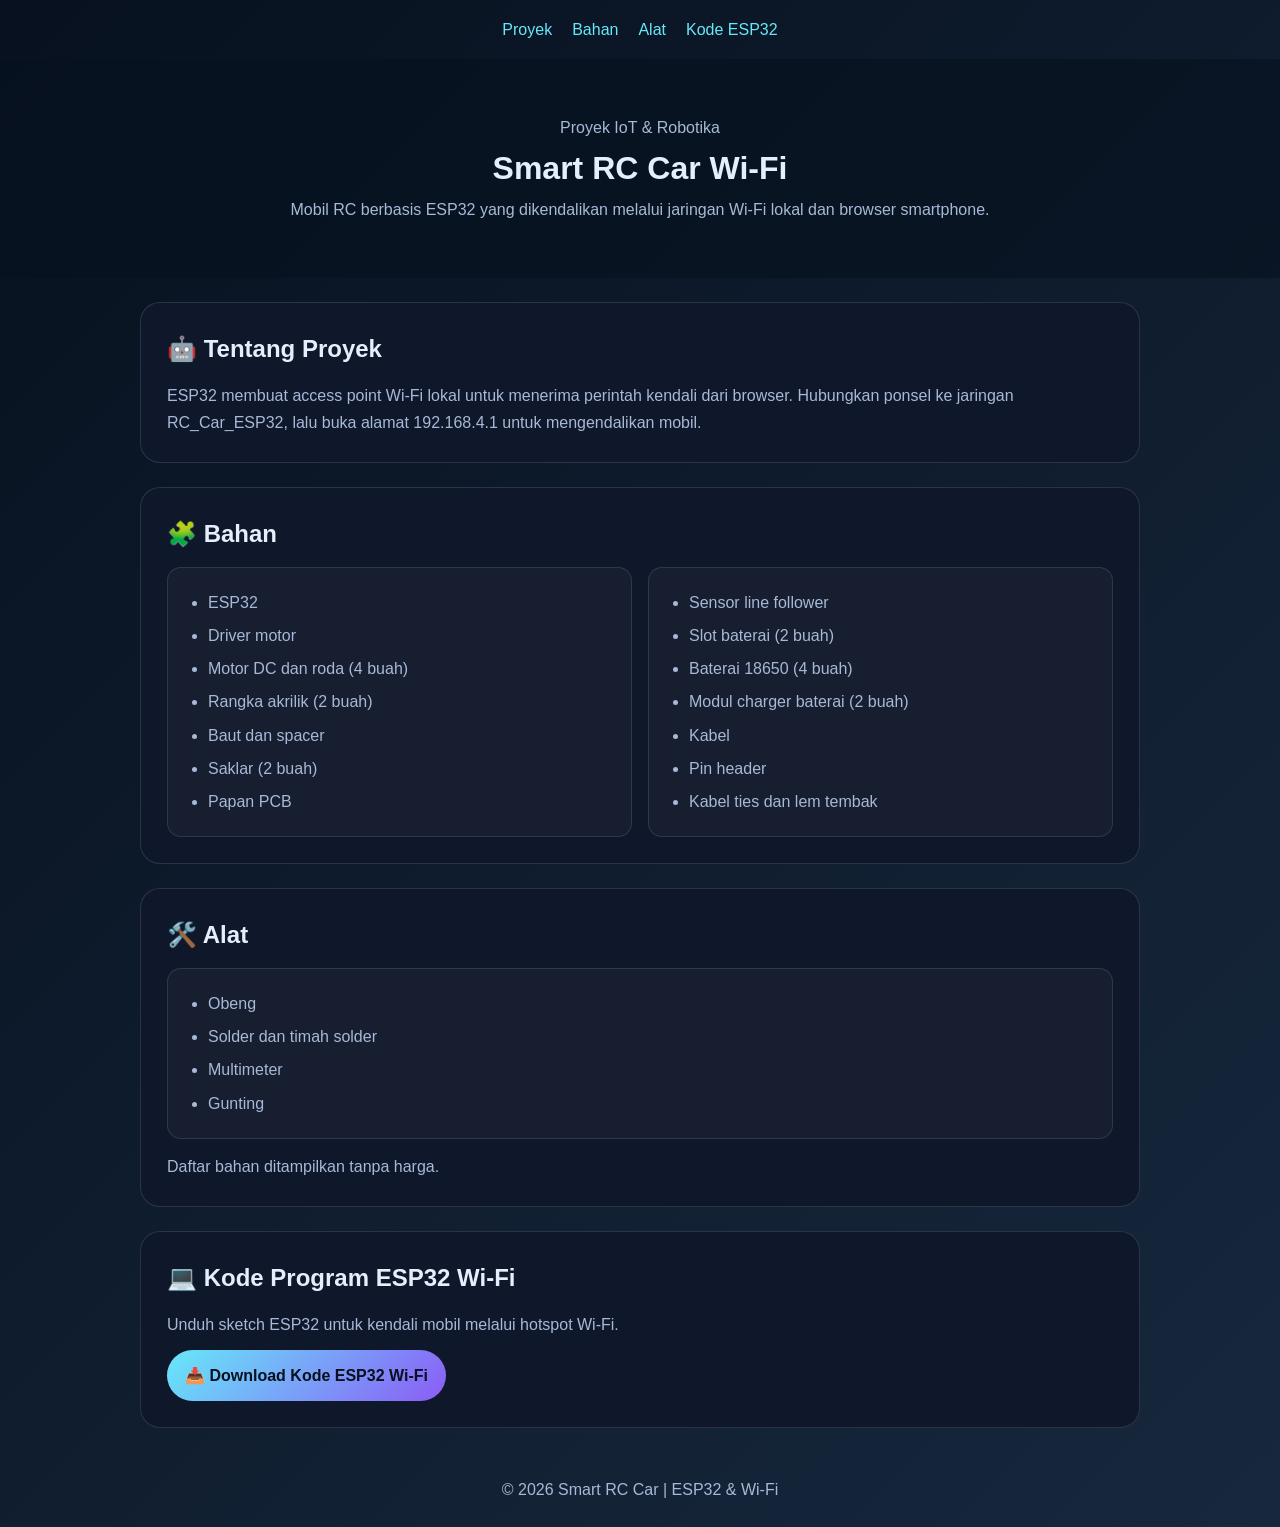
==== commit 72564969: "Add materials and tools lists without prices" ====
--- a/tugas/index.html
+++ b/tugas/index.html
@@ -3,23 +3,26 @@
 <head>
   <meta charset="UTF-8" />
   <meta name="viewport" content="width=device-width, initial-scale=1.0" />
-  <meta name="description" content="Proyek Smart RC Car Controller berbasis ESP32 dan Wi-Fi untuk kendali mobil RC melalui browser smartphone." />
-  <title>Smart RC Car Controller | ESP32 Wi-Fi</title>
+  <meta name="description" content="Proyek Smart RC Car berbasis ESP32 dan Wi-Fi." />
+  <title>Smart RC Car | ESP32 Wi-Fi</title>
   <style>
-    :root{--bg:#07111f;--panel:rgba(15,23,42,.86);--text:#e5eefb;--muted:#a7b9d6;--cyan:#67e8f9;--purple:#8b5cf6;--pink:#ec4899;--line:rgba(148,163,184,.18);--shadow:0 18px 45px rgba(2,12,27,.35)}
-    *{box-sizing:border-box;margin:0;padding:0}html{scroll-behavior:smooth}body{font-family:'Segoe UI',Tahoma,Geneva,Verdana,sans-serif;background:radial-gradient(circle at 15% 20%,rgba(103,232,249,.16),transparent 20%),radial-gradient(circle at 80% 10%,rgba(139,92,246,.15),transparent 22%),linear-gradient(135deg,#07111f,#0c1b2d 45%,#17283d);color:var(--text);line-height:1.7}a{color:inherit;text-decoration:none}.container{width:min(1120px,92%);margin:auto}.topbar{position:sticky;top:0;z-index:5;background:rgba(7,17,31,.9);border-bottom:1px solid var(--line)}.nav{min-height:72px;display:flex;justify-content:space-between;align-items:center;gap:18px}.brand{font-weight:800;letter-spacing:.08em;text-transform:uppercase}.brand span{color:var(--cyan)}.links{display:flex;gap:20px;align-items:center;flex-wrap:wrap;color:var(--muted)}.links a:hover{color:#fff}.hero{padding:78px 0 58px;background:linear-gradient(135deg,rgba(7,17,31,.75),rgba(15,23,42,.55))}.hero-grid{display:grid;grid-template-columns:1.2fr .8fr;align-items:center;gap:34px}.eyebrow{display:inline-block;margin-bottom:16px;padding:7px 14px;border:1px solid rgba(103,232,249,.3);border-radius:999px;color:#a5f3fc;background:rgba(103,232,249,.08);font-size:.82rem;font-weight:700;text-transform:uppercase;letter-spacing:.08em}h1{font-size:clamp(2.6rem,5vw,5rem);line-height:1.05;letter-spacing:-.05em;margin-bottom:18px}.gradient{background:linear-gradient(135deg,var(--cyan),#c084fc,#f9a8d4);background-clip:text;color:transparent}.lead{max-width:660px;color:var(--muted);font-size:1.08rem;margin-bottom:24px}.button{display:inline-flex;padding:12px 20px;border-radius:999px;font-weight:700;background:linear-gradient(135deg,var(--cyan),#c084fc,var(--pink));color:#07111f}.panel,.section,.stat{border:1px solid var(--line);background:var(--panel);box-shadow:var(--shadow)}.panel{padding:24px;border-radius:24px}.panel p,.section-head p,.body-copy,.card p{color:var(--muted)}.panel strong{display:block;margin-bottom:6px}.stat-row{display:flex;gap:12px;flex-wrap:wrap;margin-top:22px}.stat{padding:13px 17px;border-radius:16px}.stat strong,.stat span{display:block}.stat span{font-size:.8rem;color:var(--muted)}main{padding:34px 0 70px}.section{padding:30px;margin-bottom:24px;border-radius:24px}.section h2{margin-bottom:8px;font-size:clamp(1.7rem,3vw,2.2rem)}.section-head{margin-bottom:20px}.grid{display:grid;grid-template-columns:repeat(3,1fr);gap:16px}.card{padding:20px;border:1px solid var(--line);border-radius:18px;background:rgba(255,255,255,.035)}.card h3{margin:6px 0}.steps{display:grid;grid-template-columns:repeat(4,1fr);gap:14px}.step{padding:18px;border:1px solid var(--line);border-radius:18px;background:rgba(255,255,255,.035)}.step b{display:block;color:var(--cyan);font-size:1.2rem;margin-bottom:8px}table{width:100%;border-collapse:collapse;margin-top:12px}th,td{text-align:left;padding:12px 14px;border-bottom:1px solid var(--line)}th{background:rgba(103,232,249,.08)}td{color:var(--muted)}.notice{margin-top:16px;padding:14px;border-left:3px solid var(--cyan);background:rgba(103,232,249,.06);color:var(--muted)}.download{text-align:center;padding:24px;border:1px dashed rgba(103,232,249,.35);border-radius:20px}.download p{color:var(--muted);margin-bottom:18px}footer{text-align:center;padding:25px;border-top:1px solid var(--line);color:var(--muted)}
-    @media(max-width:850px){.hero-grid{grid-template-columns:1fr}.grid,.steps{grid-template-columns:repeat(2,1fr)}}@media(max-width:600px){.nav{padding:12px 0;flex-direction:column}.links{justify-content:center;gap:12px;font-size:.9rem}.hero{padding-top:48px}.section{padding:22px 18px}.grid,.steps{grid-template-columns:1fr}}
+    :root{--bg:#07111f;--panel:#0f172a;--text:#e5eefb;--muted:#a7b9d6;--cyan:#67e8f9;--purple:#8b5cf6;--line:rgba(148,163,184,.2)}
+    *{box-sizing:border-box;margin:0;padding:0}html{scroll-behavior:smooth}body{font-family:Arial,sans-serif;background:linear-gradient(135deg,#07111f,#17283d);color:var(--text);line-height:1.7}.container{width:min(1000px,92%);margin:auto}header{padding:55px 0;text-align:center;background:rgba(7,17,31,.65)}header p,.muted{color:var(--muted)}nav{padding:16px 0;display:flex;justify-content:center;gap:20px;flex-wrap:wrap}a{color:var(--cyan);text-decoration:none}.section{margin:24px 0;padding:26px;background:var(--panel);border:1px solid var(--line);border-radius:20px}.section h2{margin-bottom:12px}.grid{display:grid;grid-template-columns:repeat(auto-fit,minmax(220px,1fr));gap:16px}.card{padding:18px;border:1px solid var(--line);border-radius:14px;background:rgba(255,255,255,.03)}ul{padding-left:22px;color:var(--muted)}li{padding:3px 0}.notice{margin-top:14px;color:var(--muted)}.button{display:inline-block;margin-top:12px;padding:12px 18px;border-radius:999px;background:linear-gradient(135deg,var(--cyan),var(--purple));color:#07111f;font-weight:bold}footer{text-align:center;padding:24px;color:var(--muted)}
+    @media(max-width:600px){.section{padding:20px}header{padding:40px 0}}
   </style>
 </head>
 <body>
-  <div class="topbar"><div class="container nav"><div class="brand"><span>IoT</span> RC</div><nav class="links" aria-label="Navigasi"><a href="#about">Tentang</a><a href="#features">Fitur</a><a href="#workflow">Cara Kerja</a><a href="#components">Komponen</a><a href="#download">Kode</a></nav></div></div>
-  <header class="hero"><div class="container hero-grid"><div><div class="eyebrow">Proyek IoT &amp; Robotika</div><h1>Smart <span class="gradient">RC Car</span> Wi-Fi</h1><p class="lead">Mobil RC berbasis ESP32 yang dikendalikan melalui Wi-Fi dan browser smartphone—tanpa Bluetooth atau aplikasi khusus.</p><a class="button" href="#about">Lihat Proyek</a><div class="stat-row"><div class="stat"><strong>ESP32</strong><span>Controller</span></div><div class="stat"><strong>Wi-Fi AP</strong><span>Koneksi langsung</span></div><div class="stat"><strong>L298N</strong><span>Motor driver</span></div></div></div><aside class="panel"><strong>📶 Kendali langsung melalui Wi-Fi</strong><p>ESP32 membuat hotspot sendiri. Sambungkan ponsel ke jaringan RC_Car_ESP32, buka 192.168.4.1, lalu kendalikan mobil dari halaman kontrol.</p></aside></div></header>
+  <nav class="container" aria-label="Navigasi"><a href="#proyek">Proyek</a><a href="#bahan">Bahan</a><a href="#alat">Alat</a><a href="#kode">Kode ESP32</a></nav>
+  <header id="proyek"><div class="container"><p>Proyek IoT &amp; Robotika</p><h1>Smart RC Car Wi-Fi</h1><p>Mobil RC berbasis ESP32 yang dikendalikan melalui jaringan Wi-Fi lokal dan browser smartphone.</p></div></header>
   <main class="container">
-    <section id="about" class="section"><div class="section-head"><h2>🤖 Tentang Proyek</h2></div><p class="body-copy">Proyek ini menggunakan ESP32 sebagai pengendali mobil RC. ESP32 membuat access point Wi-Fi dan menyajikan halaman kendali lokal; perintah dari browser mengatur arah motor melalui driver L298N. Kendali tetap tersedia tanpa koneksi internet maupun modul Bluetooth tambahan.</p></section>
-    <section id="features" class="section"><div class="section-head"><h2>⚡ Fitur Utama</h2><p>Kendali sederhana melalui jaringan lokal ESP32.</p></div><div class="grid"><article class="card"><div>📱</div><h3>Kendali via Browser</h3><p>Tombol arah dapat digunakan dari browser ponsel atau komputer.</p></article><article class="card"><div>📶</div><h3>Hotspot ESP32</h3><p>ESP32 membuat jaringan Wi-Fi sendiri tanpa router atau internet.</p></article><article class="card"><div>🛑</div><h3>Berhenti Otomatis</h3><p>Motor berhenti saat tombol dilepas atau perintah kendali terputus.</p></article></div></section>
-    <section id="workflow" class="section"><div class="section-head"><h2>🔄 Cara Kerja</h2></div><div class="steps"><article class="step"><b>01</b><h3>Sambungkan Wi-Fi</h3><p class="body-copy">Pilih jaringan RC_Car_ESP32 dan masukkan kata sandi yang disetel di sketch.</p></article><article class="step"><b>02</b><h3>Buka kontrol</h3><p class="body-copy">Buka alamat lokal 192.168.4.1 pada browser.</p></article><article class="step"><b>03</b><h3>Kirim perintah</h3><p class="body-copy">Tekan dan tahan tombol maju, mundur, kiri, atau kanan.</p></article><article class="step"><b>04</b><h3>Motor bergerak</h3><p class="body-copy">ESP32 mengatur input driver L298N sesuai perintah.</p></article></div></section>
-    <section id="components" class="section"><div class="section-head"><h2>🛠️ Komponen Utama</h2></div><table><thead><tr><th>Komponen</th><th>Fungsi</th></tr></thead><tbody><tr><td><strong>ESP32 DevKit</strong></td><td>Pengendali dan access point Wi-Fi.</td></tr><tr><td><strong>Driver Motor L298N</strong></td><td>Mengatur arah motor DC kiri dan kanan.</td></tr><tr><td><strong>Baterai motor</strong></td><td>Memberi daya ke motor melalui driver.</td></tr><tr><td><strong>Chassis dan roda</strong></td><td>Kerangka dan penggerak mobil RC.</td></tr></tbody></table><p class="notice">Pastikan GND ESP32 dan GND L298N terhubung bersama. Jangan memberi daya motor langsung dari pin ESP32. Ubah password Wi-Fi pada sketch sebelum digunakan.</p></section>
-    <section id="download" class="section"><div class="section-head"><h2>💻 Kode Program ESP32 Wi-Fi</h2></div><div class="download"><p>Unduh sketch untuk ESP32 dengan hotspot dan halaman kendali Wi-Fi.</p><a class="button" href="../source/rc_car_program.ino" download="rc_car_esp32_wifi.ino">📥 Download Kode ESP32 Wi-Fi</a></div></section>
-  </main><footer>© 2026 IoT RC Car Project | ESP32 &amp; Wi-Fi</footer>
+    <section class="section"><h2>🤖 Tentang Proyek</h2><p class="muted">ESP32 membuat access point Wi-Fi lokal untuk menerima perintah kendali dari browser. Hubungkan ponsel ke jaringan RC_Car_ESP32, lalu buka alamat 192.168.4.1 untuk mengendalikan mobil.</p></section>
+    <section class="section" id="bahan"><h2>🧩 Bahan</h2><div class="grid">
+      <article class="card"><ul><li>ESP32</li><li>Driver motor</li><li>Motor DC dan roda (4 buah)</li><li>Rangka akrilik (2 buah)</li><li>Baut dan spacer</li><li>Saklar (2 buah)</li><li>Papan PCB</li></ul></article>
+      <article class="card"><ul><li>Sensor line follower</li><li>Slot baterai (2 buah)</li><li>Baterai 18650 (4 buah)</li><li>Modul charger baterai (2 buah)</li><li>Kabel</li><li>Pin header</li><li>Kabel ties dan lem tembak</li></ul></article>
+    </div></section>
+    <section class="section" id="alat"><h2>🛠️ Alat</h2><div class="grid"><article class="card"><ul><li>Obeng</li><li>Solder dan timah solder</li><li>Multimeter</li><li>Gunting</li></ul></article></div><p class="notice">Daftar bahan ditampilkan tanpa harga.</p></section>
+    <section class="section" id="kode"><h2>💻 Kode Program ESP32 Wi-Fi</h2><p class="muted">Unduh sketch ESP32 untuk kendali mobil melalui hotspot Wi-Fi.</p><a class="button" href="../source/rc_car_program.ino" download="rc_car_esp32_wifi.ino">📥 Download Kode ESP32 Wi-Fi</a></section>
+  </main>
+  <footer>© 2026 Smart RC Car | ESP32 &amp; Wi-Fi</footer>
 </body>
 </html>
